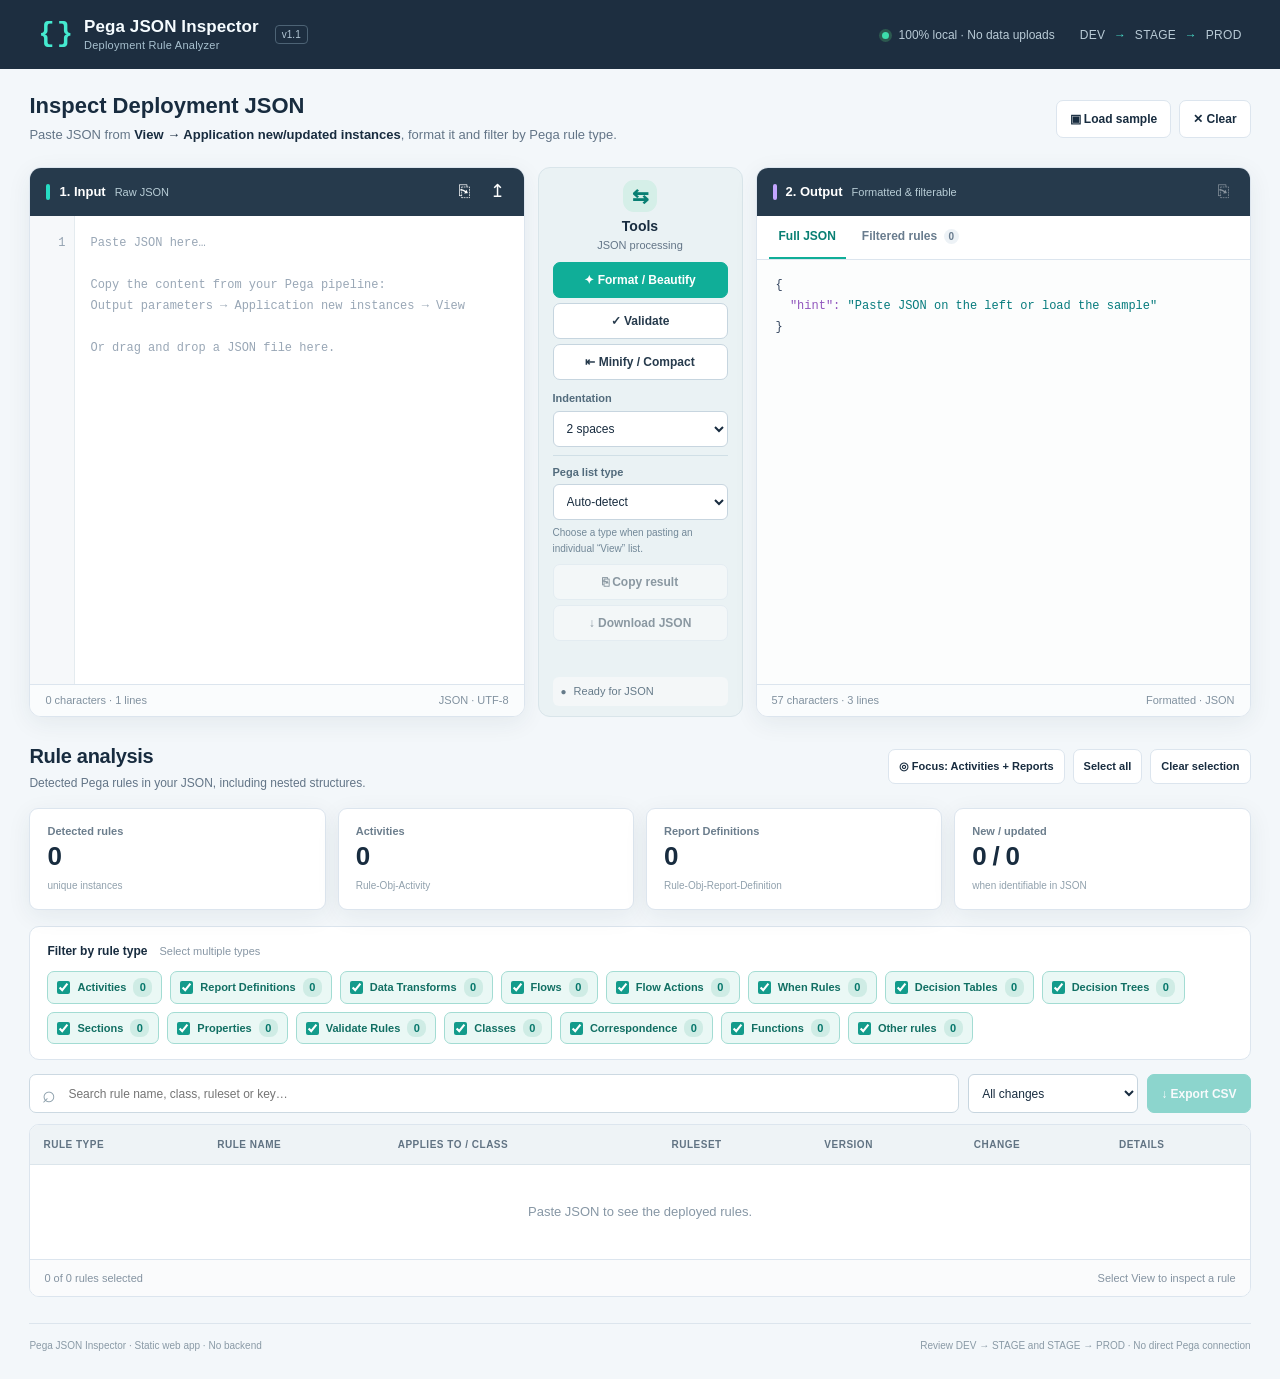
==== pega-json-inspector-standalone.html @ 34cf8983 "initial commit" ====
<!doctype html>
<html lang="en">
<head>
  <meta charset="utf-8">
  <meta name="viewport" content="width=device-width, initial-scale=1">
  <meta name="color-scheme" content="light">
  <meta name="description" content="Format JSON and inspect Pega Deployment Manager rules locally in your browser.">
  <title>Pega JSON Inspector – Deployment Rule Analyzer</title>
  <style>
:root{--navy:#263a4c;--navy-d:#1d2e40;--teal:#10ae98;--teal-d:#087f73;--purple:#8069de;--text:#182c3f;--muted:#637587;--line:#dce5ee;--paper:#fff;--bg:#f3f7fa;--soft:#eef4f7;--green:#158c66;--red:#bf4054;--radius:12px;--shadow:0 6px 24px rgba(30,53,77,.07)}
*{box-sizing:border-box}html{min-width:320px}body{margin:0;background:var(--bg);color:var(--text);font-family:Inter,-apple-system,BlinkMacSystemFont,"Segoe UI",Roboto,Arial,sans-serif;font-size:14px;line-height:1.5}button,select,input,textarea{font:inherit}button{cursor:pointer}button:disabled{opacity:.45;cursor:not-allowed}button:focus-visible,select:focus-visible,input:focus-visible,textarea:focus-visible{outline:3px solid #76c6ee;outline-offset:2px}.app-header{height:69px;background:var(--navy-d);color:#f6fcff;display:flex;align-items:center;justify-content:space-between;padding:0 clamp(18px,3vw,48px);gap:14px}.brand{display:flex;align-items:center;gap:11px}.brand-mark{font-family:ui-monospace,SFMono-Regular,Consolas,monospace;color:#45ead0;font-weight:800;font-size:27px;letter-spacing:-7px;padding-right:7px}.brand strong{font-size:17px;letter-spacing:.1px;display:block;line-height:1.24}.brand small{color:#a9c2d0;display:block;font-size:11px;letter-spacing:.25px}.version-badge{border:1px solid #4d6375;border-radius:4px;padding:1px 6px;font-size:10px;color:#b3c7d5;margin-left:5px}.header-right{display:flex;gap:25px;align-items:center;color:#b9cbd6;font-size:12px;font-weight:500}.privacy-indicator{white-space:nowrap}.dot{background:#3ddeab;display:inline-block;width:7px;height:7px;border-radius:50%;margin-right:6px;box-shadow:0 0 0 3px #2c594f}.app-tag{white-space:nowrap;letter-spacing:.3px}.app-tag span{color:#47d8c4;padding:0 5px}.app-container{max-width:1800px;margin:0 auto;padding:24px clamp(15px,2.3vw,38px) 26px}.intro-bar{display:flex;justify-content:space-between;align-items:center;gap:20px;margin-bottom:22px}.intro-bar h1{font-size:22px;line-height:1.2;margin:0 0 6px;font-weight:740}.intro-bar p{color:var(--muted);font-size:13px;margin:0}.intro-bar p b{color:var(--text);font-weight:600}.intro-actions,.summary-actions{display:flex;gap:8px;flex-wrap:wrap}.btn{border:1px solid transparent;background:transparent;border-radius:7px;padding:9px 13px;font-weight:650;font-size:12px;transition:background .12s,border-color .12s;white-space:nowrap}.btn.primary{background:var(--teal);color:#fff;border-color:var(--teal)}.btn.primary:hover{background:var(--teal-d)}.btn.outline{background:#fff;color:var(--navy);border-color:#c6d5df}.btn.outline:hover,.btn.subtle:hover{background:#e7f5f4;border-color:#b1dcd5}.btn.subtle{background:#fff;color:var(--text);border-color:var(--line)}.btn.danger:hover{color:var(--red);background:#fff3f3;border-color:#ebbbbb}.btn.full{width:100%;margin-bottom:9px;text-align:center}.workspace{display:grid;grid-template-columns:minmax(0,1fr) 205px minmax(0,1fr);gap:13px;align-items:stretch;min-height:480px}.editor-card{background:var(--paper);border:1px solid var(--line);border-radius:var(--radius);box-shadow:var(--shadow);min-width:0;overflow:hidden;display:flex;flex-direction:column}.editor-heading{height:48px;flex:0 0 48px;background:var(--navy);color:#fff;display:flex;align-items:center;justify-content:space-between;padding:0 12px 0 16px;gap:10px}.editor-title{display:flex;align-items:center;gap:9px;min-width:0}.editor-title b{font-size:13px;white-space:nowrap}.accent-bar{height:16px;width:4px;border-radius:4px;background:#26dcc4;flex:none}.accent-bar.purple{background:#c4a5ff}.minor{font-size:11px;color:#b8cdd6;white-space:nowrap;overflow:hidden;text-overflow:ellipsis}.editor-tools{display:flex;gap:4px;flex:none}.icon-button{background:transparent;border:0;display:inline-flex;align-items:center;justify-content:center;width:29px;height:29px;border-radius:6px;color:inherit;font-size:18px}.editor-heading .icon-button:hover{background:#42586a}.clickable{cursor:pointer}.input-area{position:relative;flex:1;min-height:390px;overflow:hidden;background:#fff}.line-numbers{position:absolute;top:0;bottom:0;left:0;width:45px;overflow:hidden;padding:17px 9px 17px 0;color:#92a1b0;background:#f6f8fa;text-align:right;pointer-events:none;border-right:1px solid #e4ebef;font:12px/21px ui-monospace,SFMono-Regular,Consolas,monospace;white-space:pre;z-index:1}.input-area textarea{width:100%;height:100%;display:block;min-height:390px;resize:none;background:transparent;border:0;outline:0!important;padding:17px 17px 16px 60px;color:#27384b;font:12px/21px ui-monospace,SFMono-Regular,Consolas,monospace;white-space:pre;overflow:auto;tab-size:2}.input-area textarea::placeholder{color:#99a7b6;opacity:1}.empty-hint{display:none;position:absolute;inset:12px;border:2px dashed var(--teal);border-radius:8px;background:#e6f9f4eb;z-index:5;align-items:center;justify-content:center;font-weight:700;color:var(--teal-d);pointer-events:none}.input-area.dragover .empty-hint{display:flex}.editor-footer{height:32px;background:#fafcfd;border-top:1px solid var(--line);display:flex;justify-content:space-between;align-items:center;padding:0 15px;color:#81919f;font-size:11px;gap:8px;white-space:nowrap}.action-panel{background:#eaf2f4;border:1px solid #d9e5ea;border-radius:var(--radius);padding:17px 14px 12px;display:flex;flex-direction:column}.action-panel-top{text-align:center;margin:0 0 20px}.workflow-icon{background:#d5efe8;color:var(--teal-d);font-weight:800;font-size:24px;width:40px;height:40px;display:flex;align-items:center;justify-content:center;border-radius:11px;margin:0 auto 9px}.action-panel-top b{font-size:14px;display:block}.action-caption{display:block;font-size:11px;color:var(--muted)}.tool-label{font-size:11px;color:#526b7c;font-weight:700;margin:11px 0 6px}.action-panel select,.table-toolbar select{width:100%;padding:9px;border:1px solid #c7d5df;border-radius:6px;background:#fff;color:var(--text);font-size:12px}.action-panel hr{border:0;border-top:1px solid #d0dfe6;width:100%;margin:18px 0 2px}.tool-description{margin:8px 0 16px;font-size:10px;color:#728898;line-height:1.55}.validation-status{border-radius:6px;background:#f4f7f8;color:#657a89;font-size:11px;padding:10px 8px;line-height:1.4;word-break:break-word;margin-top:auto}.validation-status span{font-size:10px;margin-right:4px}.validation-status.valid{background:#dcf4e9;color:#136f51}.validation-status.invalid{background:#ffeced;color:#a62846}.output-tabs{height:44px;flex:none;display:flex;align-items:stretch;border-bottom:1px solid var(--line);padding:0 12px;gap:6px}.output-tab{color:#697c8e;background:none;border:0;border-bottom:2px solid transparent;padding:0 10px;font-size:12px;font-weight:650;white-space:nowrap}.output-tab.active{border-bottom-color:var(--teal);color:var(--teal-d)}.output-tab span{font-size:10px;background:#edf2f6;border-radius:9px;padding:2px 5px;margin-left:3px}.code-pane{position:relative;min-height:346px;flex:1;overflow:auto;background:#fcfdfd}.code-content{margin:0;padding:15px 19px;tab-size:2;color:#33445e;font:12px/21px ui-monospace,SFMono-Regular,Consolas,monospace;white-space:pre;min-width:max-content}.json-key{color:#9156bd}.json-string{color:#067b7d}.json-num{color:#b06a18}.json-bool{color:#a3437e}.json-null{color:#7b8594}.json-brace{color:#697789}.summary{padding-top:24px}.summary-heading{display:flex;justify-content:space-between;align-items:center;gap:16px;margin-bottom:16px}.summary-heading h2{font-size:20px;letter-spacing:-.3px;margin:0 0 3px}.summary-heading p{font-size:12px;color:var(--muted);margin:0}.summary-actions .btn{font-size:11px;padding:8px 10px}.metrics{display:grid;grid-template-columns:repeat(4,minmax(0,1fr));gap:12px;margin:0 0 16px}.metric{background:#fff;border:1px solid var(--line);border-radius:9px;padding:14px 17px;box-shadow:var(--shadow)}.metric>span{color:#6c7e8d;font-size:11px;font-weight:650;display:block}.metric strong{font-size:26px;line-height:1.35;display:block;font-variant-numeric:tabular-nums;letter-spacing:-.7px}.metric small{font-size:10px;color:#91a1ad}.filters-section{background:#fff;border:1px solid var(--line);border-radius:10px;padding:15px 17px;margin-bottom:14px}.filters-title{display:flex;align-items:center;gap:12px;margin-bottom:11px}.filters-title b{font-size:12px}.filters-title span{font-size:11px;color:#8796a4}.type-filters{display:flex;gap:8px;flex-wrap:wrap}.filter-chip{display:inline-flex;align-items:center;gap:7px;padding:6px 9px;border:1px solid #cfdce5;background:#fff;border-radius:7px;cursor:pointer;user-select:none;color:#405365;font-size:11px;font-weight:600;transition:background .12s}.filter-chip:hover{border-color:#83beb7}.filter-chip:has(input:checked){background:#eaf8f5;border-color:#a3dcd3;color:#116f63}.filter-chip input{width:13px;height:13px;accent-color:#139b8b;margin:0;cursor:pointer}.chip-count{background:#e9eef3;color:#6c7b88;padding:1px 5px;min-width:19px;text-align:center;border-radius:8px;font-variant-numeric:tabular-nums}.filter-chip:has(input:checked) .chip-count{background:#cfece5;color:#07786c}.filter-chip:has(input:disabled){opacity:.46}.table-toolbar{display:flex;gap:9px;margin:0 0 11px}.search-box{height:39px;display:flex;align-items:center;background:#fff;border:1px solid #ccd9e2;border-radius:7px;flex:1;min-width:0}.search-box span{font-size:23px;color:#8c9fab;margin:0 12px}.search-box input{width:100%;border:0;outline:0!important;background:transparent;padding:7px 10px 7px 0;font-size:12px;min-width:0}.table-toolbar select{width:170px;max-width:30%}.table-frame{border:1px solid var(--line);border-radius:10px;background:#fff;overflow:hidden}.table-scroll{overflow:auto;max-height:480px}table{width:100%;border-collapse:collapse;font-size:12px;min-width:850px}thead{position:sticky;top:0;z-index:2}th{background:#eef3f6;color:#617383;font-size:10px;text-transform:uppercase;letter-spacing:.5px;text-align:left;padding:12px 13px;border-bottom:1px solid #dbe5eb;white-space:nowrap}td{padding:11px 13px;border-bottom:1px solid #edf1f4;vertical-align:middle;color:#43576b}tbody tr:last-child td{border-bottom:0}tbody tr.rule-row:hover{background:#f8fbfc}td.rule-name{font-weight:670;color:#193c50;max-width:290px;overflow-wrap:anywhere}td code{font-size:11px;color:#5a6f81}.type-pill{display:inline-block;font-weight:650;font-size:10px;background:#edf4fa;border:1px solid #d7e5f2;color:#446e8d;border-radius:5px;padding:4px 7px;white-space:nowrap}.type-pill.priority{background:#e8f6f3;border-color:#bfebe2;color:#087e71}.status-pill{font-size:10px;padding:4px 7px;border-radius:5px;background:#edf1f4;color:#617282;white-space:nowrap}.status-pill.new{background:#e5f5e9;color:#157751}.status-pill.updated{background:#fdf2de;color:#9a6a15}.detail-button{padding:5px 9px;font-size:11px;border-radius:6px;border:1px solid #d5e0e8;background:#fff;color:#26798c}.detail-button:hover{background:#e8f5f7}.empty-table{text-align:center;color:#8797a5;padding:37px!important;font-size:13px}.table-footer{display:flex;justify-content:space-between;gap:10px;background:#fafbfc;padding:10px 14px;border-top:1px solid var(--line);font-size:11px;color:#8493a1}.analysis-notice{font-size:12px;color:#885f1b;background:#fff9eb;padding:12px 14px;border:1px solid #eeddb5;border-radius:8px;margin-top:12px}.page-footer{display:flex;justify-content:space-between;gap:16px;color:#8a9aa6;margin-top:26px;padding:14px 0 0;border-top:1px solid #dce5ed;font-size:10px}.detail-dialog{position:fixed;border:1px solid #dce5eb;border-radius:12px;padding:0;width:min(720px,calc(100vw - 30px));max-height:calc(100vh - 50px);box-shadow:0 25px 80px #122b4055;color:var(--text)}.detail-dialog::backdrop{background:#0f253a88}.dialog-top{display:flex;align-items:start;justify-content:space-between;padding:21px 24px 15px;border-bottom:1px solid var(--line)}.dialog-top small{font-size:11px;color:#8797a5}.dialog-top h2{font-size:20px;margin:2px 0 0;overflow-wrap:anywhere}.dialog-top .icon-button{color:#536778}.detail-fields{display:grid;grid-template-columns:1fr 1fr;gap:12px 18px;padding:20px 24px}.detail-fields dt{font-size:10px;text-transform:uppercase;letter-spacing:.5px;color:#8498a5}.detail-fields dd{margin:2px 0 0;font-size:12px;overflow-wrap:anywhere}.detail-label{padding:0 24px;margin:0 0 8px;font-size:11px;font-weight:700}.detail-dialog pre{background:#f5f8fa;color:#314a60;border:1px solid var(--line);border-radius:6px;white-space:pre;overflow:auto;max-height:210px;margin:0 24px;font-size:11px;padding:13px;line-height:1.6}.dialog-actions{display:flex;justify-content:flex-end;gap:8px;padding:17px 24px 22px}.toast{position:fixed;bottom:25px;right:25px;background:var(--navy-d);color:#fff;border-radius:8px;padding:11px 17px;box-shadow:0 8px 24px #13243a55;font-size:12px;font-weight:650;opacity:0;transform:translateY(12px);pointer-events:none;transition:opacity .2s,transform .2s;z-index:10;max-width:min(420px,90vw)}.toast.show{opacity:1;transform:translateY(0)}
@media(max-width:1150px){.workspace{grid-template-columns:minmax(0,1fr) 170px minmax(0,1fr);gap:9px}.action-panel{padding:14px 10px}.minor{display:none}.editor-title{gap:6px}.summary-actions{max-width:420px;justify-content:flex-end}.header-right{gap:10px}}
@media(max-width:850px){.workspace{grid-template-columns:1fr 1fr}.action-panel{grid-column:1/-1;grid-row:2;display:grid;grid-template-columns:repeat(3,1fr);gap:7px;align-items:start}.action-panel-top{grid-column:1/-1;margin:0}.action-panel-top .workflow-icon,.action-caption,.action-panel hr,.tool-description,.action-panel .tool-label{display:none}.action-panel .btn.full{margin:0}.action-panel select{height:38px}.validation-status{grid-column:1/-1;margin:4px 0 0}.input-card{grid-row:1}.output-card{grid-row:1}.input-area,.input-area textarea{min-height:340px}.metrics{grid-template-columns:repeat(2,1fr)}.summary-heading{align-items:start}.summary-actions{max-width:275px}.app-tag{display:none}}
@media(max-width:610px){.app-header{padding:0 15px}.version-badge,.privacy-indicator{display:none}.intro-bar,.summary-heading{align-items:start;flex-direction:column}.intro-bar{gap:11px}.workspace{display:flex;flex-direction:column}.input-area,.input-area textarea{min-height:275px;height:275px}.code-pane{min-height:275px;height:275px;flex:initial}.action-panel{order:2}.input-card{order:1}.output-card{order:3}.action-panel{grid-template-columns:repeat(2,1fr)}.action-panel-top{grid-column:1/-1}.action-panel .btn,.action-panel select{font-size:11px}.action-panel #contextSelect,.action-panel #indentSelect{grid-column:auto}.output-tabs{overflow:auto}.metrics{gap:7px}.metric{padding:12px}.metric strong{font-size:23px}.summary-actions{max-width:none}.table-toolbar{flex-wrap:wrap}.table-toolbar .search-box{flex-basis:100%}.table-toolbar select{width:auto;max-width:none;flex:1}.table-footer span:last-child{display:none}.page-footer{flex-direction:column;gap:4px}.detail-fields{grid-template-columns:1fr}.intro-bar h1{font-size:19px}}
/* Editors keep equal height even when the formatted JSON contains thousands of lines. */
@media (min-width:851px){
  .workspace{height:510px;min-height:0}
  .editor-card,.action-panel{min-height:0}
  .input-area,.input-area textarea,.code-pane{min-height:0}
}
@media (min-width:851px){
  .workspace{height:550px}
  .action-panel{overflow-y:auto;padding-top:12px;padding-bottom:10px}
  .action-panel-top{margin-bottom:9px}
  .workflow-icon{height:32px;width:34px;font-size:20px;margin-bottom:4px}
  .action-panel .btn.full{margin-bottom:5px;padding-top:8px;padding-bottom:8px}
  .action-panel .tool-label{margin:5px 0 4px}
  .action-panel hr{margin:8px 0 3px}
  .action-panel .tool-description{margin:5px 0 8px}
  .action-panel .validation-status{padding:7px 8px}
}

  </style>
  <script>
/* Pega JSON Inspector — pure parsing and rule-analysis logic. No network calls. */
(function (root, factory) {
  const api = factory();
  if (typeof module !== 'undefined' && module.exports) module.exports = api;
  if (root) root.PegaInspector = api;
})(typeof globalThis !== 'undefined' ? globalThis : this, function () {
  'use strict';

  const TYPES = [
    { id: 'activity', label: 'Activities', match: /^RULE-OBJ-ACTIVITY$/ },
    { id: 'report', label: 'Report Definitions', match: /^RULE-OBJ-REPORT-DEFINITION$/ },
    { id: 'data-transform', label: 'Data Transforms', match: /^RULE-OBJ-MODEL$/ },
    { id: 'flow', label: 'Flows', match: /^RULE-OBJ-FLOW$/ },
    { id: 'flow-action', label: 'Flow Actions', match: /^RULE-OBJ-FLOWACTION$/ },
    { id: 'when', label: 'When Rules', match: /^RULE-OBJ-WHEN$/ },
    { id: 'decision-table', label: 'Decision Tables', match: /^(RULE-DECLARE-DECISIONTABLE|RULE-OBJ-DECISIONTABLE)$/ },
    { id: 'decision-tree', label: 'Decision Trees', match: /^RULE-DECLARE-DECISIONTREE$/ },
    { id: 'section', label: 'Sections', match: /^RULE-HTML-SECTION$/ },
    { id: 'property', label: 'Properties', match: /^RULE-OBJ-PROPERTY$/ },
    { id: 'validate', label: 'Validate Rules', match: /^RULE-OBJ-VALIDATE$/ },
    { id: 'class', label: 'Classes', match: /^RULE-OBJ-CLASS$/ },
    { id: 'correspondence', label: 'Correspondence', match: /^RULE-OBJ-CORR$/ },
    { id: 'function', label: 'Functions', match: /^RULE-UTILITY-FUNCTION$/ },
    { id: 'other', label: 'Other rules', match: /^RULE-/ }
  ];

  function parseInput(text) {
    if (typeof text !== 'string' || !text.trim()) return { ok: false, empty: true, message: 'Paste JSON on the left.' };
    let source = text.replace(/^\uFEFF/, '').trim();
    try {
      let data = JSON.parse(source);
      // Some copy dialogs return a JSON-encoded JSON string.
      for (let i = 0; i < 2 && typeof data === 'string'; i++) {
        const nested = data.trim();
        if (!nested.startsWith('{') && !nested.startsWith('[')) break;
        data = JSON.parse(nested);
      }
      return { ok: true, data };
    } catch (error) {
      const message = String(error && error.message ? error.message : error);
      let line = null, column = null;
      const pos = /position\s+(\d+)/i.exec(message);
      const lc = /line\s+(\d+)\s+column\s+(\d+)/i.exec(message);
      if (lc) { line = Number(lc[1]); column = Number(lc[2]); }
      else if (pos) {
        const before = source.slice(0, Number(pos[1]));
        line = before.split('\n').length;
        column = before.length - before.lastIndexOf('\n');
      }
      return { ok: false, message: 'Invalid JSON: ' + message, line, column };
    }
  }

  function field(obj, names) {
    if (!obj || typeof obj !== 'object' || Array.isArray(obj)) return '';
    for (const name of names) {
      if (Object.prototype.hasOwnProperty.call(obj, name) && obj[name] != null && typeof obj[name] !== 'object') {
        const v = String(obj[name]).trim();
        if (v) return v;
      }
    }
    const keys = Object.keys(obj);
    for (const name of names) {
      const key = keys.find(k => k.toLowerCase() === name.toLowerCase());
      if (key && obj[key] != null && typeof obj[key] !== 'object') {
        const v = String(obj[key]).trim();
        if (v) return v;
      }
    }
    return '';
  }

  function typeFromKey(key) {
    const match = /^\s*(RULE-[A-Z0-9-]+)(?:\s|$)/i.exec(String(key || ''));
    return match ? match[1].toUpperCase() : '';
  }

  function classify(type) {
    const upper = String(type || '').toUpperCase();
    const category = TYPES.find(t => t.match.test(upper));
    return category ? category.id : 'other';
  }

  function fromKey(key, type) {
    if (!key || !type) return { name: '', appliesTo: '' };
    let tail = key.trim().slice(type.length).trim();
    tail = tail.replace(/\s+#\d{8}T[^\s]*(?:\s+GMT)?\s*$/i, '').trim();
    const tokens = tail.split(/\s+/).filter(Boolean);
    if (!tokens.length) return { name: '', appliesTo: '' };
    // Rule-Obj-* keys normally contain an Applies To class before the rule's name.
    const hasClass = /^RULE-(OBJ|HTML)-/.test(type) && type !== 'RULE-OBJ-CLASS';
    if (hasClass && tokens.length >= 2) return { name: tokens.slice(1).join(' '), appliesTo: tokens[0] };
    return { name: tokens.join(' '), appliesTo: '' };
  }

  function determineChange(path, obj, override) {
    if (override === 'new' || override === 'updated') return override;
    const explicit = field(obj, ['changeType', 'change', 'deploymentStatus', 'action', 'status']).toLowerCase();
    if (/\b(new|added|created|inserted)\b/.test(explicit)) return 'new';
    if (/\b(updated|modified|changed|existing)\b/.test(explicit)) return 'updated';
    for (let i = path.length - 1; i >= 0; i--) {
      const normalized = String(path[i]).replace(/[^a-zA-Z]/g, '').toLowerCase();
      if (/^(application|testapplication)?(newinstances|newrules|addedinstances)$/.test(normalized) || normalized === 'new') return 'new';
      if (/^(application|testapplication)?(updatedinstances|modifiedinstances|changedinstances)$/.test(normalized) || normalized === 'updated') return 'updated';
    }
    return 'unknown';
  }

  function jsonPath(parts) {
    return '$' + parts.map(p => typeof p === 'number' ? '[' + p + ']' : /^[a-z_$][\w$]*$/i.test(p) ? '.' + p : '[' + JSON.stringify(p) + ']').join('');
  }

  function asRule(item, path, override) {
    const isString = typeof item === 'string';
    if (!isString && (!item || typeof item !== 'object' || Array.isArray(item))) return null;
    const key = isString ? item.trim() : field(item, ['pzInsKey', 'pxInsKey', 'instanceKey', 'insKey', 'ruleKey']);
    const givenType = isString ? '' : field(item, ['pxObjClass', 'pyRuleType', 'ruleType', 'ruleClass', 'classType', 'type']);
    const type = (/^RULE-[A-Z0-9-]+$/i.test(givenType) ? givenType.toUpperCase() : typeFromKey(key));
    if (!type) return null;
    const parsed = fromKey(key, type);
    const name = isString ? parsed.name : (field(item, [
      'pyRuleName', 'ruleName', 'pyActivityName', 'pyReportName', 'pyReportDefinitionName',
      'pyFlowName', 'pyModelName', 'pyPropertyName', 'pyName', 'pxInsName', 'name'
    ]) || parsed.name);
    const appliesTo = isString ? parsed.appliesTo : (field(item, ['pyClassName', 'appliesTo', 'appliesToClass', 'pyAppliesTo']) || parsed.appliesTo);
    const ruleset = isString ? '' : field(item, ['pyRuleSet', 'pyRuleSetName', 'ruleSet', 'ruleset', 'rulesetName']);
    const version = isString ? '' : field(item, ['pyRuleSetVersion', 'ruleSetVersion', 'rulesetVersion', 'version']);
    return {
      id: '', type, category: classify(type), name: name || '(name not found)',
      appliesTo, ruleset, version, key, change: determineChange(path, isString ? null : item, override),
      path: jsonPath(path), original: item
    };
  }

  function analyze(data, options) {
    const opts = options || {};
    const stack = [{ item: data, path: [], depth: 0 }];
    const rules = [], seen = new Set();
    let examined = 0, dataInstances = 0;
    const MAX_NODES = 120000, MAX_DEPTH = 40;
    while (stack.length && examined < MAX_NODES) {
      const { item, path, depth } = stack.pop();
      examined++;
      const rule = asRule(item, path, opts.context || 'auto');
      if (rule) {
        const identity = rule.key
          ? rule.key.toUpperCase() + '|' + rule.change
          : [rule.type, rule.name, rule.appliesTo, rule.ruleset, rule.version, rule.change].join('|').toUpperCase();
        if (!seen.has(identity)) { rule.id = String(rules.length); rules.push(rule); seen.add(identity); }
      } else if (item && typeof item === 'object' && !Array.isArray(item)) {
        const className = field(item, ['pxObjClass']);
        if (/^DATA-/i.test(className)) dataInstances++;
      }
      if (depth >= MAX_DEPTH) continue;
      if (Array.isArray(item)) {
        for (let i = item.length - 1; i >= 0; i--) stack.push({ item: item[i], path: path.concat(i), depth: depth + 1 });
      } else if (item && typeof item === 'object') {
        const entries = Object.entries(item);
        for (let i = entries.length - 1; i >= 0; i--) {
          const [k, value] = entries[i];
          if (rule && typeof value === 'string' && /^(pzInsKey|pxInsKey|instanceKey|insKey|ruleKey)$/i.test(k)) continue;
          if (value && typeof value === 'object') stack.push({ item: value, path: path.concat(k), depth: depth + 1 });
          else if (typeof value === 'string' && typeFromKey(value) && /(?:key|instance|rule|record)/i.test(k)) {
            stack.push({ item: value, path: path.concat(k), depth: depth + 1 });
          }
        }
      }
    }
    const counts = {};
    for (const t of TYPES) counts[t.id] = 0;
    for (const rule of rules) counts[rule.category]++;
    return { rules, counts, dataInstances, examined, truncated: stack.length > 0, types: TYPES.map(({ id, label }) => ({ id, label })) };
  }

  function matches(rule, selectedTypes, search, change) {
    if (!selectedTypes.has(rule.category)) return false;
    if (change && change !== 'all' && rule.change !== change) return false;
    const query = String(search || '').trim().toLowerCase();
    if (!query) return true;
    return [rule.type, rule.name, rule.appliesTo, rule.ruleset, rule.version, rule.key, rule.path]
      .some(v => String(v).toLowerCase().includes(query));
  }

  function normalize(rule) {
    return {
      ruleType: rule.type, name: rule.name, appliesTo: rule.appliesTo,
      ruleset: rule.ruleset, version: rule.version,
      change: rule.change === 'new' ? 'New' : rule.change === 'updated' ? 'Updated' : 'Unknown',
      pzInsKey: rule.key, jsonPath: rule.path
    };
  }

  function csvEscape(v) {
    let text = String(v == null ? '' : v);
    // Prevent spreadsheet formula execution with untrusted rule names.
    if (/^[\s]*[=+@]/.test(text) || /^[\s]*-\D/.test(text)) text = "'" + text;
    return '"' + text.replace(/"/g, '""') + '"';
  }

  function toCsv(rules) {
    const labels = ['Rule type', 'Name', 'Applies To', 'Ruleset', 'Version', 'Change', 'pzInsKey', 'JSON path'];
    const rows = rules.map(r => { const n = normalize(r); return [n.ruleType, n.name, n.appliesTo, n.ruleset, n.version, n.change, n.pzInsKey, n.jsonPath]; });
    return '\uFEFF' + [labels, ...rows].map(row => row.map(csvEscape).join(';')).join('\r\n');
  }

  return { TYPES, parseInput, analyze, matches, normalize, toCsv, typeFromKey, classify };
});

  </script>
  <script>
window.PEGA_SAMPLE = {
  deployment: { from: 'DEV', to: 'STAGE', application: 'DemoPricing', version: '01.01.01', note: 'Synthetic sample data – not real deployment records.' },
  applicationNewInstances: [
    { pxObjClass: 'Rule-Obj-Activity', pyRuleName: 'CalculatePremium', pyClassName: 'Demo-Pricing-Work', pyRuleSet: 'DemoPricing', pyRuleSetVersion: '01-01-01', pzInsKey: 'RULE-OBJ-ACTIVITY DEMO-PRICING-WORK CALCULATEPREMIUM #20260805T092200.000 GMT' },
    { pxObjClass: 'Rule-Obj-Report-Definition', pyRuleName: 'OpenPriceRequests', pyClassName: 'Demo-Pricing-Work', pyRuleSet: 'DemoPricing', pyRuleSetVersion: '01-01-01' },
    { pxObjClass: 'Rule-Obj-Model', pyRuleName: 'SetDefaultPrice', pyClassName: 'Demo-Pricing-Work', pyRuleSet: 'DemoPricing', pyRuleSetVersion: '01-01-01' },
    { pxObjClass: 'Rule-Obj-Flow', pyRuleName: 'PricingApproval', pyClassName: 'Demo-Pricing-Work', pyRuleSet: 'DemoPricing', pyRuleSetVersion: '01-01-01' },
    { pxObjClass: 'Rule-HTML-Section', pyRuleName: 'PriceSummary', pyClassName: 'Demo-Pricing-Work', pyRuleSet: 'DemoPricing', pyRuleSetVersion: '01-01-01' },
    { pxObjClass: 'Rule-Obj-Property', pyRuleName: 'PriceAmount', pyClassName: 'Demo-Pricing-Work', pyRuleSet: 'DemoPricing', pyRuleSetVersion: '01-01-01' },
    { pxObjClass: 'Rule-Declare-DecisionTable', pyRuleName: 'RateMatrix', pyClassName: 'Demo-Pricing-Work', pyRuleSet: 'DemoPricing', pyRuleSetVersion: '01-01-01' },
    { pxObjClass: 'Data-Admin-Operator-ID', pyUserIdentifier: 'example@example.invalid' }
  ],
  applicationUpdatedInstances: [
    { pxObjClass: 'Rule-Obj-Activity', pyRuleName: 'ValidateRate', pyClassName: 'Demo-Pricing-Work', pyRuleSet: 'DemoPricing', pyRuleSetVersion: '01-01-01' },
    { pxObjClass: 'Rule-Obj-Report-Definition', pyRuleName: 'CurrentRates', pyClassName: 'Demo-Pricing-Data', pyRuleSet: 'DemoPricing', pyRuleSetVersion: '01-01-01' },
    { pxObjClass: 'Rule-Obj-When', pyRuleName: 'CanChangeRate', pyClassName: 'Demo-Pricing-Work', pyRuleSet: 'DemoPricing', pyRuleSetVersion: '01-01-01' },
    'RULE-OBJ-ACTIVITY DEMO-PRICING-WORK REFRESHPREMIUM #20260805T092400.000 GMT'
  ]
};

  </script>
  <script>
(function () {
  'use strict';
  const P = window.PegaInspector;
  const $ = id => document.getElementById(id);
  const state = {
    parsed: null, analysis: { rules: [], counts: {}, truncated: false },
    selected: new Set(P.TYPES.map(t => t.id)), search: '', changeFilter: 'all',
    outputTab: 'full', compact: false, activeRule: null, outputText: '',
    debounce: null, toastTimeout: null
  };

  function toast(message) {
    const el = $('toast');
    el.textContent = message;
    el.classList.add('show');
    clearTimeout(state.toastTimeout);
    state.toastTimeout = setTimeout(() => el.classList.remove('show'), 2400);
  }

  function setStatus(message, type) {
    const el = $('validationStatus');
    el.className = 'validation-status ' + (type || 'neutral');
    const marker = type === 'valid' ? '✓' : type === 'invalid' ? '✕' : '●';
    el.textContent = marker + ' ' + message;
  }

  function updateLineNumbers() {
    const textarea = $('rawJson');
    const lines = textarea.value.split('\n').length;
    $('inputStats').textContent = textarea.value.length.toLocaleString('en-US') + ' characters · ' + lines.toLocaleString('en-US') + ' lines';
    const gutter = $('lineNumbers');
    const count = Math.min(lines, 3000);
    // A large source would otherwise create an enormous gutter.
    gutter.textContent = Array.from({ length: count }, (_, i) => i + 1).join('\n');
    gutter.scrollTop = textarea.scrollTop;
  }

  function inputChanged() {
    updateLineNumbers();
    clearTimeout(state.debounce);
    state.debounce = setTimeout(() => processInput(false), 180);
  }

  function indent() { return $('indentSelect').value === 'tab' ? '\t' : Number($('indentSelect').value); }

  function processInput(announce) {
    const text = $('rawJson').value;
    state.parsed = P.parseInput(text);
    if (!state.parsed.ok) {
      state.analysis = { rules: [], counts: {}, truncated: false };
      if (state.parsed.empty) { setStatus('Ready for JSON', 'neutral'); }
      else setStatus(state.parsed.message, 'invalid');
    } else {
      state.analysis = P.analyze(state.parsed.data, { context: $('contextSelect').value });
      setStatus('Valid JSON · ' + state.analysis.rules.length + ' Pega rules found', 'valid');
      if (announce) toast('JSON is valid. ' + state.analysis.rules.length + ' rules found.');
    }
    updateSummary();
    renderFilters();
    renderTable();
    renderOutput();
  }

  function filteredRules() {
    return state.analysis.rules.filter(r => P.matches(r, state.selected, state.search, state.changeFilter));
  }

  function updateSummary() {
    const rules = state.analysis.rules;
    $('totalRules').textContent = rules.length.toLocaleString('en-US');
    $('activityCount').textContent = (state.analysis.counts.activity || 0).toLocaleString('en-US');
    $('reportCount').textContent = (state.analysis.counts.report || 0).toLocaleString('en-US');
    const fresh = rules.filter(r => r.change === 'new').length;
    const changed = rules.filter(r => r.change === 'updated').length;
    $('changeCounts').textContent = fresh + ' / ' + changed;
    const notice = $('analysisNotice');
    if (state.analysis.truncated) {
      notice.hidden = false;
      notice.textContent = 'This JSON is very large. Rule detection stopped after 120,000 nodes to keep the browser responsive. JSON formatting remains available.';
    } else if (state.parsed && state.parsed.ok && !rules.length) {
      notice.hidden = false;
      notice.textContent = 'The JSON is valid but no rule instances were detected. Supported patterns include pxObjClass, pzInsKey and lists of RULE-… keys. If your Pega export uses different fields, detection can be updated using an anonymized sample.';
    } else { notice.hidden = true; notice.textContent = ''; }
  }

  function renderFilters() {
    const container = $('typeFilters');
    container.replaceChildren();
    for (const type of P.TYPES) {
      const label = document.createElement('label');
      label.className = 'filter-chip';
      const checkbox = document.createElement('input');
      checkbox.type = 'checkbox';
      checkbox.checked = state.selected.has(type.id);
      checkbox.setAttribute('aria-label', type.label);
      checkbox.addEventListener('change', () => {
        if (checkbox.checked) state.selected.add(type.id); else state.selected.delete(type.id);
        refreshFiltered();
      });
      const name = document.createElement('span');
      name.textContent = type.label;
      const count = document.createElement('span');
      count.className = 'chip-count';
      count.textContent = String(state.analysis.counts[type.id] || 0);
      label.append(checkbox, name, count);
      container.append(label);
    }
  }

  function refreshFiltered() {
    $('filteredTabCount').textContent = filteredRules().length.toLocaleString('en-US');
    renderTable();
    if (state.outputTab === 'filtered') renderOutput();
  }

  function cell(text, className) {
    const el = document.createElement('td');
    el.textContent = text;
    if (className) el.className = className;
    return el;
  }

  function renderTable() {
    const rows = filteredRules();
    $('filteredTabCount').textContent = rows.length.toLocaleString('en-US');
    const tbody = $('rulesBody');
    tbody.replaceChildren();
    if (!rows.length) {
      const tr = document.createElement('tr');
      const td = cell(state.analysis.rules.length ? 'No rules match the selected filters.' : 'Paste JSON to see the deployed rules.', 'empty-table');
      td.colSpan = 7;
      tr.append(td); tbody.append(tr);
    } else {
      const fragment = document.createDocumentFragment();
      // Keep the UI responsive for very large deployments. CSV still exports every matched rule.
      for (const rule of rows.slice(0, 1500)) {
        const tr = document.createElement('tr');
        tr.className = 'rule-row';
        const typ = document.createElement('td');
        const pill = document.createElement('span');
        pill.className = 'type-pill' + (['activity', 'report'].includes(rule.category) ? ' priority' : '');
        pill.textContent = labelFor(rule.category);
        pill.title = rule.type;
        typ.append(pill);
        tr.append(typ, cell(rule.name, 'rule-name'), cell(rule.appliesTo || '–'), cell(rule.ruleset || '–'), cell(rule.version || '–'));
        const change = document.createElement('td');
        const changePill = document.createElement('span');
        changePill.className = 'status-pill ' + rule.change;
        changePill.textContent = rule.change === 'new' ? 'New' : rule.change === 'updated' ? 'Updated' : 'Unknown';
        change.append(changePill);
        tr.append(change);
        const details = document.createElement('td');
        const btn = document.createElement('button');
        btn.type = 'button'; btn.className = 'detail-button'; btn.textContent = 'View';
        btn.setAttribute('aria-label', 'View details for ' + rule.name);
        btn.addEventListener('click', () => openDetail(rule));
        details.append(btn); tr.append(details); fragment.append(tr);
      }
      tbody.append(fragment);
    }
    const capped = rows.length > 1500 ? ' (first 1,500 shown; export includes all)' : '';
    $('tableSummary').textContent = rows.length.toLocaleString('en-US') + ' of ' + state.analysis.rules.length.toLocaleString('en-US') + ' rules selected' + capped;
    $('csvBtn').disabled = !rows.length;
  }

  function labelFor(id) { const t = P.TYPES.find(t => t.id === id); return t ? t.label : id; }

  function highlighter(text) {
    // Escape before applying markup; do not insert user input as HTML.
    const escaped = text.replace(/&/g, '&amp;').replace(/</g, '&lt;').replace(/>/g, '&gt;');
    return escaped.replace(/("(?:\\.|[^"\\])*"\s*:?)|\b(-?\d+(?:\.\d+)?(?:[eE][+-]?\d+)?)\b|\b(true|false|null)\b/g, function (match, string, num, literal) {
      if (string) return '<span class="' + (string.trimEnd().endsWith(':') ? 'json-key' : 'json-string') + '">' + string + '</span>';
      if (num) return '<span class="json-num">' + match + '</span>';
      if (literal) return '<span class="' + (literal === 'null' ? 'json-null' : 'json-bool') + '">' + match + '</span>';
      return match;
    });
  }

  function renderOutput() {
    const pre = $('formattedJson');
    const isFiltered = state.outputTab === 'filtered';
    $('fullTab').classList.toggle('active', !isFiltered);
    $('filteredTab').classList.toggle('active', isFiltered);
    $('fullTab').setAttribute('aria-selected', String(!isFiltered));
    $('filteredTab').setAttribute('aria-selected', String(isFiltered));
    if (!state.parsed || !state.parsed.ok) {
      state.outputText = state.parsed && !state.parsed.empty ? '// Enter valid JSON.\n// ' + state.parsed.message : '{\n  "hint": "Paste JSON on the left or load the sample"\n}';
    } else {
      const data = isFiltered ? filteredRules().map(P.normalize) : state.parsed.data;
      state.outputText = JSON.stringify(data, null, state.compact ? 0 : indent());
    }
    $('codePane').scrollTop = 0;
    $('codePane').scrollLeft = 0;
    // Syntax highlighting is disabled for very large JSON to avoid locking the browser.
    if (state.outputText.length <= 220000) pre.innerHTML = highlighter(state.outputText);
    else pre.textContent = state.outputText;
    $('outputStats').textContent = state.outputText.length.toLocaleString('en-US') + ' characters · ' + state.outputText.split('\n').length.toLocaleString('en-US') + ' lines';
    $('outputMode').textContent = isFiltered ? 'Filtered rules · JSON' : state.compact ? 'Compact · JSON' : 'Formatted · JSON';
    $('copyBtn').disabled = !state.parsed || !state.parsed.ok;
    $('copyOutputIcon').disabled = !state.parsed || !state.parsed.ok;
    $('downloadBtn').disabled = !state.parsed || !state.parsed.ok;
  }

  async function copyText(text) {
    try {
      if (navigator.clipboard && window.isSecureContext) await navigator.clipboard.writeText(text);
      else {
        const temp = document.createElement('textarea');
        temp.value = text; temp.style.position = 'fixed'; temp.style.opacity = '0';
        document.body.append(temp); temp.select();
        const success = document.execCommand('copy'); temp.remove();
        if (!success) throw new Error('copy failed');
      }
      toast('Copied to clipboard.');
    } catch (error) { toast('Unable to copy. Please select the text and copy it manually.'); }
  }

  function download(text, filename, type) {
    const blob = new Blob([text], { type: type || 'application/json;charset=utf-8' });
    const url = URL.createObjectURL(blob);
    const link = document.createElement('a');
    link.href = url; link.download = filename; document.body.append(link); link.click(); link.remove();
    setTimeout(() => URL.revokeObjectURL(url), 1000);
  }

  function setInput(text) {
    $('rawJson').value = text;
    updateLineNumbers();
    processInput(false);
  }

  function setSelection(mode) {
    if (mode === 'all') state.selected = new Set(P.TYPES.map(t => t.id));
    else if (mode === 'none') state.selected = new Set();
    else if (mode === 'focus') state.selected = new Set(['activity', 'report']);
    renderFilters(); refreshFiltered();
    if (mode === 'focus') toast('Focus filter: Activities + Report Definitions');
  }

  function openDetail(rule) {
    state.activeRule = rule;
    $('detailTitle').textContent = rule.name;
    const fields = [['Rule type', rule.type], ['Applies To', rule.appliesTo || '–'], ['Ruleset', rule.ruleset || '–'], ['Version', rule.version || '–'], ['Change', rule.change === 'new' ? 'New' : rule.change === 'updated' ? 'Updated' : 'Unknown'], ['JSON path', rule.path], ['pzInsKey', rule.key || 'Not available']];
    const grid = $('detailFields'); grid.replaceChildren();
    for (const [label, value] of fields) {
      const wrapper = document.createElement('div');
      const dt = document.createElement('dt'), dd = document.createElement('dd');
      dt.textContent = label; dd.textContent = value; wrapper.append(dt, dd); grid.append(wrapper);
    }
    $('detailJson').textContent = JSON.stringify(rule.original, null, 2);
    $('copyKeyBtn').disabled = !rule.key;
    $('detailDialog').showModal();
  }

  function fileDropped(file) {
    if (!file) return;
    if (file.size > 15 * 1024 * 1024) { toast('File exceeds 15 MB. Please choose a smaller JSON file.'); return; }
    const reader = new FileReader();
    reader.onload = () => { setInput(String(reader.result || '')); toast('File loaded: ' + file.name); };
    reader.onerror = () => toast('The file could not be read.');
    reader.readAsText(file, 'utf-8');
  }

  function init() {
    $('rawJson').addEventListener('input', inputChanged);
    $('rawJson').addEventListener('scroll', () => { $('lineNumbers').scrollTop = $('rawJson').scrollTop; });
    $('rawJson').addEventListener('keydown', e => {
      if (e.key === 'Tab') { e.preventDefault(); const t = e.currentTarget; const a = t.selectionStart, b = t.selectionEnd; t.setRangeText('  ', a, b, 'end'); inputChanged(); }
    });
    $('formatBtn').addEventListener('click', () => { state.compact = false; processInput(false); if (state.parsed.ok) toast('JSON formatted.'); });
    $('validateBtn').addEventListener('click', () => { processInput(true); if (!state.parsed.ok) toast(state.parsed.message); });
    $('minifyBtn').addEventListener('click', () => { state.compact = true; processInput(false); if (state.parsed.ok) toast('JSON minified.'); });
    $('indentSelect').addEventListener('change', renderOutput);
    $('contextSelect').addEventListener('change', () => processInput(false));
    $('fullTab').addEventListener('click', () => { state.outputTab = 'full'; renderOutput(); });
    $('filteredTab').addEventListener('click', () => { state.outputTab = 'filtered'; renderOutput(); });
    $('copyBtn').addEventListener('click', () => { if (state.parsed && state.parsed.ok) copyText(state.outputText); });
    $('copyOutputIcon').addEventListener('click', () => { if (state.parsed && state.parsed.ok) copyText(state.outputText); });
    $('downloadBtn').addEventListener('click', () => {
      if (state.parsed && state.parsed.ok) download(state.outputText, state.outputTab === 'filtered' ? 'pega-filtered-rules.json' : 'pega-formatted.json');
    });
    $('csvBtn').addEventListener('click', () => {
      const rows = filteredRules();
      if (!rows.length) return;
      download(P.toCsv(rows), 'pega-deployment-rules.csv', 'text/csv;charset=utf-8');
      toast(rows.length + ' rules exported as CSV.');
    });
    $('focusBtn').addEventListener('click', () => setSelection('focus'));
    $('selectAllBtn').addEventListener('click', () => setSelection('all'));
    $('deselectAllBtn').addEventListener('click', () => setSelection('none'));
    $('ruleSearch').addEventListener('input', e => { state.search = e.target.value; refreshFiltered(); });
    $('changeFilter').addEventListener('change', e => { state.changeFilter = e.target.value; refreshFiltered(); });
    $('sampleBtn').addEventListener('click', () => { state.compact = false; state.outputTab = 'full'; $('contextSelect').value = 'auto'; setSelection('all'); setInput(JSON.stringify(window.PEGA_SAMPLE)); toast('Synthetic Pega sample loaded.'); });
    $('clearBtn').addEventListener('click', () => { $('fileInput').value = ''; $('ruleSearch').value = ''; state.search = ''; $('changeFilter').value = 'all'; state.changeFilter = 'all'; state.compact = false; setInput(''); $('rawJson').focus(); });
    $('fileInput').addEventListener('change', e => fileDropped(e.target.files[0]));
    $('pasteBtn').addEventListener('click', async () => {
      try {
        if (!navigator.clipboard || !window.isSecureContext) throw new Error('clipboard permission unavailable');
        setInput(await navigator.clipboard.readText()); toast('JSON pasted.');
      } catch (e) { $('rawJson').focus(); toast('Use Ctrl+V / Cmd+V to paste into the left editor.'); }
    });
    const target = $('dropTarget');
    target.addEventListener('dragover', e => { e.preventDefault(); target.classList.add('dragover'); });
    target.addEventListener('dragleave', e => { if (!target.contains(e.relatedTarget)) target.classList.remove('dragover'); });
    target.addEventListener('drop', e => { e.preventDefault(); target.classList.remove('dragover'); fileDropped(e.dataTransfer.files[0]); });
    $('closeDialogBtn').addEventListener('click', () => $('detailDialog').close());
    $('closeDialogBottomBtn').addEventListener('click', () => $('detailDialog').close());
    $('copyKeyBtn').addEventListener('click', () => { if (state.activeRule && state.activeRule.key) copyText(state.activeRule.key); });
    $('detailDialog').addEventListener('click', e => { if (e.target === $('detailDialog')) $('detailDialog').close(); });
    renderFilters(); renderTable(); renderOutput(); updateLineNumbers();
  }
  document.addEventListener('DOMContentLoaded', init);
})();

  </script>
</head>
<body>
  <header class="app-header">
    <div class="brand">
      <span class="brand-mark" aria-hidden="true">{ }</span>
      <span><strong>Pega JSON Inspector</strong><small>Deployment Rule Analyzer</small></span>
      <span class="version-badge">v1.1</span>
    </div>
    <div class="header-right"><span class="privacy-indicator"><span class="dot"></span> 100% local · No data uploads</span><span class="app-tag">DEV <span>→</span> STAGE <span>→</span> PROD</span></div>
  </header>

  <main class="app-container">
    <section class="intro-bar" aria-label="Introduction">
      <div><h1>Inspect Deployment JSON</h1><p>Paste JSON from <b>View → Application new/updated instances</b>, format it and filter by Pega rule type.</p></div>
      <div class="intro-actions"><button id="sampleBtn" class="btn subtle" type="button">▣ Load sample</button><button id="clearBtn" class="btn subtle danger" type="button">✕ Clear</button></div>
    </section>

    <section class="workspace" aria-label="JSON formatter">
      <div class="editor-card input-card">
        <div class="editor-heading"><div class="editor-title"><span class="accent-bar"></span><b>1. Input</b><span class="minor">Raw JSON</span></div><div class="editor-tools"><button type="button" class="icon-button" id="pasteBtn" title="Paste from clipboard" aria-label="Paste">⎘</button><label for="fileInput" class="icon-button clickable" title="Upload JSON file" aria-label="Upload file">↥</label><input id="fileInput" type="file" accept=".json,.txt,application/json,text/plain" hidden></div></div>
        <div class="input-area" id="dropTarget"><div id="lineNumbers" class="line-numbers" aria-hidden="true">1</div><textarea id="rawJson" spellcheck="false" autocapitalize="off" autocomplete="off" autocorrect="off" aria-label="Enter raw JSON" placeholder="Paste JSON here…&#10;&#10;Copy the content from your Pega pipeline:&#10;Output parameters → Application new instances → View&#10;&#10;Or drag and drop a JSON file here."></textarea><div class="empty-hint" id="dropOverlay">Drop file here</div></div>
        <div class="editor-footer"><span id="inputStats">0 characters · 1 line</span><span>JSON · UTF-8</span></div>
      </div>

      <div class="action-panel" aria-label="Tools">
        <div class="action-panel-top"><span class="workflow-icon">⇆</span><b>Tools</b><span class="action-caption">JSON processing</span></div>
        <button class="btn primary full" id="formatBtn" type="button">✦ Format / Beautify</button>
        <button class="btn outline full" id="validateBtn" type="button">✓ Validate</button>
        <button class="btn outline full" id="minifyBtn" type="button">⇤ Minify / Compact</button>
        <div class="tool-label">Indentation</div>
        <select id="indentSelect" aria-label="Indentation"><option value="2">2 spaces</option><option value="4">4 spaces</option><option value="tab">Tab</option></select>
        <hr>
        <div class="tool-label">Pega list type</div>
        <select id="contextSelect" aria-label="Pega list type"><option value="auto">Auto-detect</option><option value="new">New instances</option><option value="updated">Updated instances</option></select>
        <p class="tool-description">Choose a type when pasting an individual “View” list.</p>
        <button class="btn subtle full" id="copyBtn" type="button">⎘ Copy result</button>
        <button class="btn subtle full" id="downloadBtn" type="button">↓ Download JSON</button>
        <div id="validationStatus" class="validation-status neutral" role="status" aria-live="polite"><span>●</span> Ready for JSON</div>
      </div>

      <div class="editor-card output-card">
        <div class="editor-heading"><div class="editor-title"><span class="accent-bar purple"></span><b>2. Output</b><span class="minor">Formatted &amp; filterable</span></div><div class="editor-tools"><button class="icon-button" id="copyOutputIcon" title="Copy result" type="button" aria-label="Copy result">⎘</button></div></div>
        <div class="output-tabs" role="tablist" aria-label="Choose output"><button type="button" id="fullTab" class="output-tab active" aria-selected="true" role="tab">Full JSON</button><button type="button" id="filteredTab" class="output-tab" aria-selected="false" role="tab">Filtered rules <span id="filteredTabCount">0</span></button></div>
        <div class="code-pane" id="codePane"><pre id="formattedJson" class="code-content" aria-label="Formatted JSON">{
  "hint": "Paste JSON on the left or load the sample"
}</pre></div>
        <div class="editor-footer"><span id="outputStats">Preview</span><span id="outputMode">JSON</span></div>
      </div>
    </section>

    <section class="summary" aria-label="Deployment summary">
      <div class="summary-heading"><div><h2>Rule analysis</h2><p>Detected Pega rules in your JSON, including nested structures.</p></div><div class="summary-actions"><button class="btn subtle" id="focusBtn" type="button">◎ Focus: Activities + Reports</button><button class="btn subtle" id="selectAllBtn" type="button">Select all</button><button class="btn subtle" id="deselectAllBtn" type="button">Clear selection</button></div></div>
      <div class="metrics"><div class="metric"><span>Detected rules</span><strong id="totalRules">0</strong><small>unique instances</small></div><div class="metric"><span>Activities</span><strong id="activityCount">0</strong><small>Rule-Obj-Activity</small></div><div class="metric"><span>Report Definitions</span><strong id="reportCount">0</strong><small>Rule-Obj-Report-Definition</small></div><div class="metric"><span>New / updated</span><strong id="changeCounts">0 / 0</strong><small>when identifiable in JSON</small></div></div>
      <div class="filters-section"><div class="filters-title"><b>Filter by rule type</b><span>Select multiple types</span></div><div id="typeFilters" class="type-filters"></div></div>
      <div class="table-toolbar"><div class="search-box"><span aria-hidden="true">⌕</span><input type="search" id="ruleSearch" placeholder="Search rule name, class, ruleset or key…" aria-label="Search rules"></div><select id="changeFilter" aria-label="Filter by change"><option value="all">All changes</option><option value="new">New only</option><option value="updated">Updated only</option><option value="unknown">Unknown status</option></select><button class="btn primary" id="csvBtn" type="button">↓ Export CSV</button></div>
      <div class="table-frame"><div class="table-scroll"><table><thead><tr><th>Rule type</th><th>Rule name</th><th>Applies To / Class</th><th>Ruleset</th><th>Version</th><th>Change</th><th>Details</th></tr></thead><tbody id="rulesBody"><tr><td colspan="7" class="empty-table">Paste JSON to see the deployed rules.</td></tr></tbody></table></div><div class="table-footer"><span id="tableSummary">0 rules shown</span><span>Select View to inspect a rule</span></div></div>
      <div id="analysisNotice" class="analysis-notice" hidden></div>
    </section>
    <footer class="page-footer"><span>Pega JSON Inspector · Static web app · No backend</span><span>Review DEV → STAGE and STAGE → PROD · No direct Pega connection</span></footer>
  </main>
  <dialog id="detailDialog" class="detail-dialog" aria-labelledby="detailTitle"><div class="dialog-top"><div><small>Rule details</small><h2 id="detailTitle">Rule</h2></div><button class="icon-button" id="closeDialogBtn" type="button" aria-label="Close">✕</button></div><div id="detailFields" class="detail-fields"></div><p class="detail-label">Original JSON data</p><pre id="detailJson"></pre><div class="dialog-actions"><button class="btn subtle" id="copyKeyBtn" type="button">Copy key</button><button class="btn primary" id="closeDialogBottomBtn" type="button">Close</button></div></dialog>
  <div id="toast" class="toast" role="status" aria-live="polite"></div>
</body>
</html>
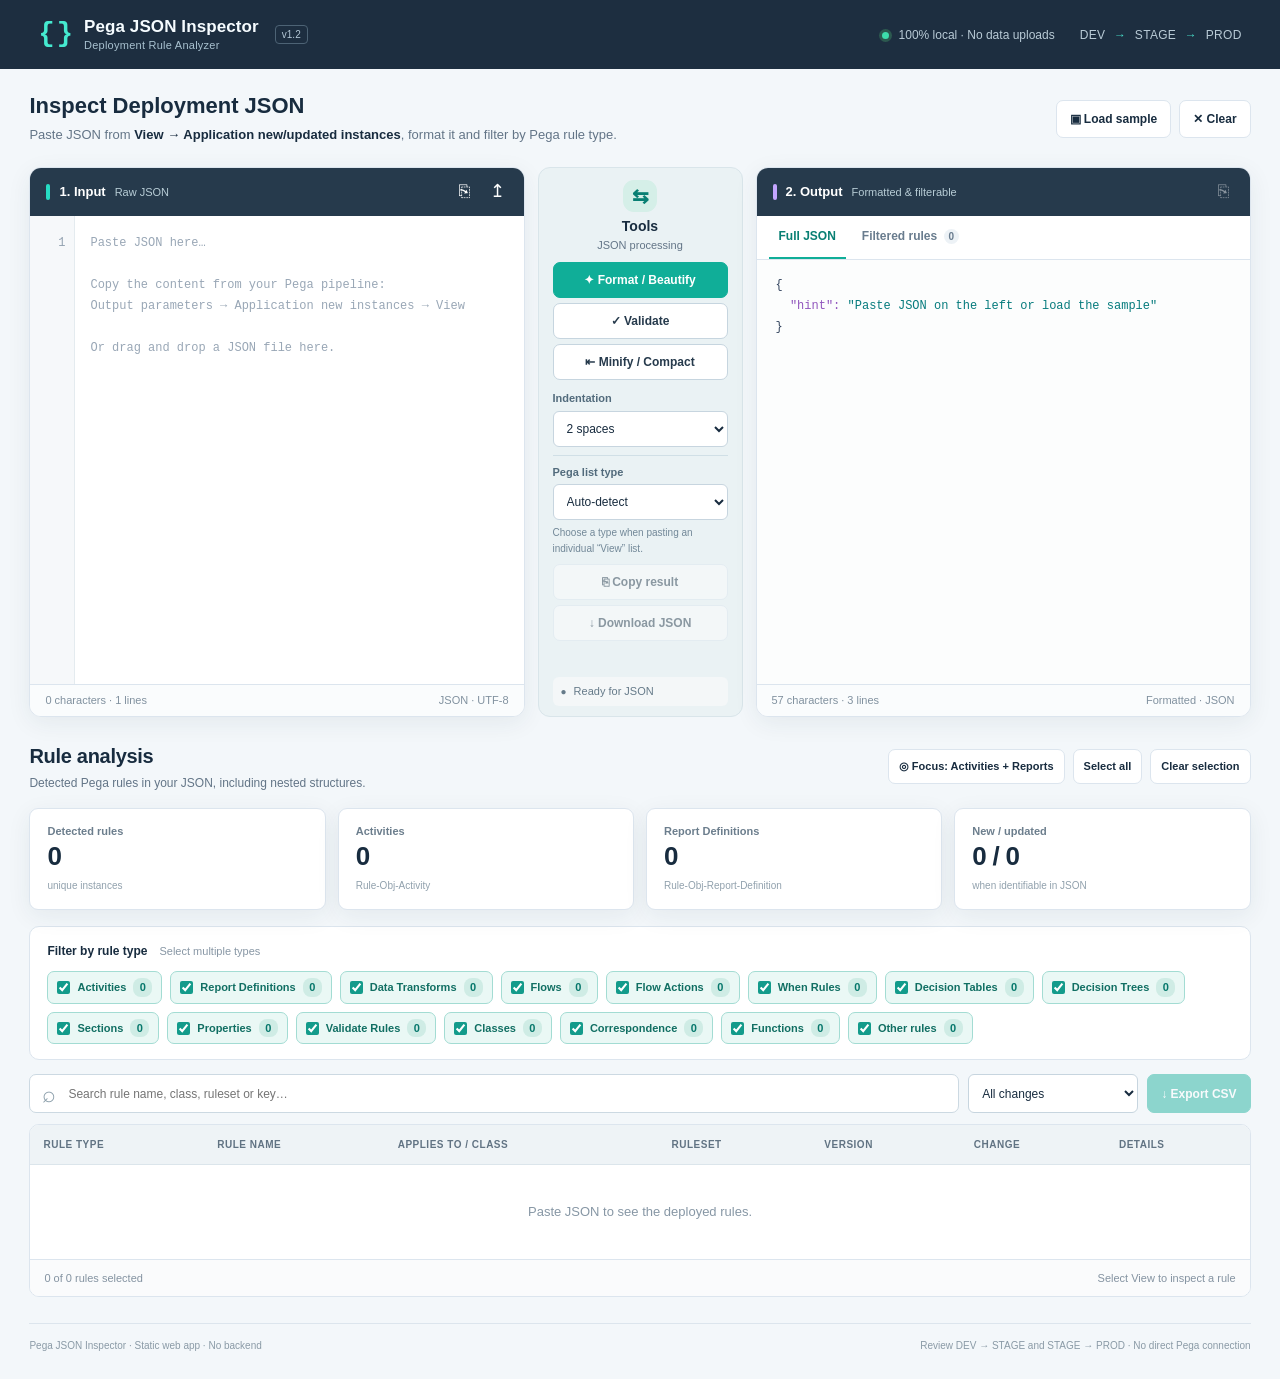
==== commit 56f5a970: "Update to version 1.2: Enhance original data filtering without synthesizing properties; add tests fo" ====
--- a/pega-json-inspector-standalone.html
+++ b/pega-json-inspector-standalone.html
@@ -30,7 +30,7 @@
   .action-panel .validation-status{padding:7px 8px}
 }
 
-  </style>
+</style>
   <script>
 /* Pega JSON Inspector — pure parsing and rule-analysis logic. No network calls. */
 (function (root, factory) {
@@ -215,13 +215,47 @@
       .some(v => String(v).toLowerCase().includes(query));
   }
 
-  function normalize(rule) {
-    return {
-      ruleType: rule.type, name: rule.name, appliesTo: rule.appliesTo,
-      ruleset: rule.ruleset, version: rule.version,
-      change: rule.change === 'new' ? 'New' : rule.change === 'updated' ? 'Updated' : 'Unknown',
-      pzInsKey: rule.key, jsonPath: rule.path
-    };
+  // Filter the *original* input tree. Never synthesize JSON properties or
+  // rewrite Pega records. Only remove branches that contain no matching rules.
+  // Arrays, record objects, Pega keys, and original primitive values are kept
+  // intact (including duplicate records and their original order).
+  function filterOriginalData(data, selectedTypes, search, change, options) {
+    const context = (options && options.context) || 'auto';
+    const NOT_MATCHED = Symbol('not matched');
+    let examined = 0;
+    const MAX_NODES = 120000, MAX_DEPTH = 40;
+
+    function visit(value, path, depth) {
+      if (++examined > MAX_NODES || depth > MAX_DEPTH) return NOT_MATCHED;
+      const rule = asRule(value, path, context);
+      if (rule) return matches(rule, selectedTypes, search, change) ? value : NOT_MATCHED;
+
+      if (Array.isArray(value)) {
+        const kept = [];
+        for (let i = 0; i < value.length; i++) {
+          const result = visit(value[i], path.concat(i), depth + 1);
+          if (result !== NOT_MATCHED) kept.push(result);
+        }
+        return kept.length ? kept : NOT_MATCHED;
+      }
+      if (value && typeof value === 'object') {
+        const kept = {};
+        for (const [key, child] of Object.entries(value)) {
+          // Consistent with analyze(): standalone rule-key strings are read only
+          // from probable rule / key fields, not from arbitrary text properties.
+          if (!(child && typeof child === 'object') &&
+              !(typeof child === 'string' && /(?:key|instance|rule|record)/i.test(key) && typeFromKey(child))) continue;
+          const result = visit(child, path.concat(key), depth + 1);
+          if (result !== NOT_MATCHED) kept[key] = result;
+        }
+        return Object.keys(kept).length ? kept : NOT_MATCHED;
+      }
+      return NOT_MATCHED;
+    }
+
+    const result = visit(data, [], 0);
+    if (result !== NOT_MATCHED) return result;
+    return data && typeof data === 'object' && !Array.isArray(data) ? {} : [];
   }
 
   function csvEscape(v) {
@@ -233,14 +267,14 @@
 
   function toCsv(rules) {
     const labels = ['Rule type', 'Name', 'Applies To', 'Ruleset', 'Version', 'Change', 'pzInsKey', 'JSON path'];
-    const rows = rules.map(r => { const n = normalize(r); return [n.ruleType, n.name, n.appliesTo, n.ruleset, n.version, n.change, n.pzInsKey, n.jsonPath]; });
+    const rows = rules.map(r => [r.type, r.name, r.appliesTo, r.ruleset, r.version, r.change === 'new' ? 'New' : r.change === 'updated' ? 'Updated' : 'Unknown', r.key, r.path]);
     return '\uFEFF' + [labels, ...rows].map(row => row.map(csvEscape).join(';')).join('\r\n');
   }
 
-  return { TYPES, parseInput, analyze, matches, normalize, toCsv, typeFromKey, classify };
+  return { TYPES, parseInput, analyze, matches, filterOriginalData, toCsv, typeFromKey, classify };
 });
 
-  </script>
+</script>
   <script>
 window.PEGA_SAMPLE = {
   deployment: { from: 'DEV', to: 'STAGE', application: 'DemoPricing', version: '01.01.01', note: 'Synthetic sample data – not real deployment records.' },
@@ -262,7 +296,7 @@
   ]
 };
 
-  </script>
+</script>
   <script>
 (function () {
   'use strict';
@@ -452,7 +486,9 @@
     if (!state.parsed || !state.parsed.ok) {
       state.outputText = state.parsed && !state.parsed.empty ? '// Enter valid JSON.\n// ' + state.parsed.message : '{\n  "hint": "Paste JSON on the left or load the sample"\n}';
     } else {
-      const data = isFiltered ? filteredRules().map(P.normalize) : state.parsed.data;
+      const data = isFiltered
+        ? P.filterOriginalData(state.parsed.data, state.selected, state.search, state.changeFilter, { context: $('contextSelect').value })
+        : state.parsed.data;
       state.outputText = JSON.stringify(data, null, state.compact ? 0 : indent());
     }
     $('codePane').scrollTop = 0;
@@ -578,14 +614,14 @@
   document.addEventListener('DOMContentLoaded', init);
 })();
 
-  </script>
+</script>
 </head>
 <body>
   <header class="app-header">
     <div class="brand">
       <span class="brand-mark" aria-hidden="true">{ }</span>
       <span><strong>Pega JSON Inspector</strong><small>Deployment Rule Analyzer</small></span>
-      <span class="version-badge">v1.1</span>
+      <span class="version-badge">v1.2</span>
     </div>
     <div class="header-right"><span class="privacy-indicator"><span class="dot"></span> 100% local · No data uploads</span><span class="app-tag">DEV <span>→</span> STAGE <span>→</span> PROD</span></div>
   </header>
